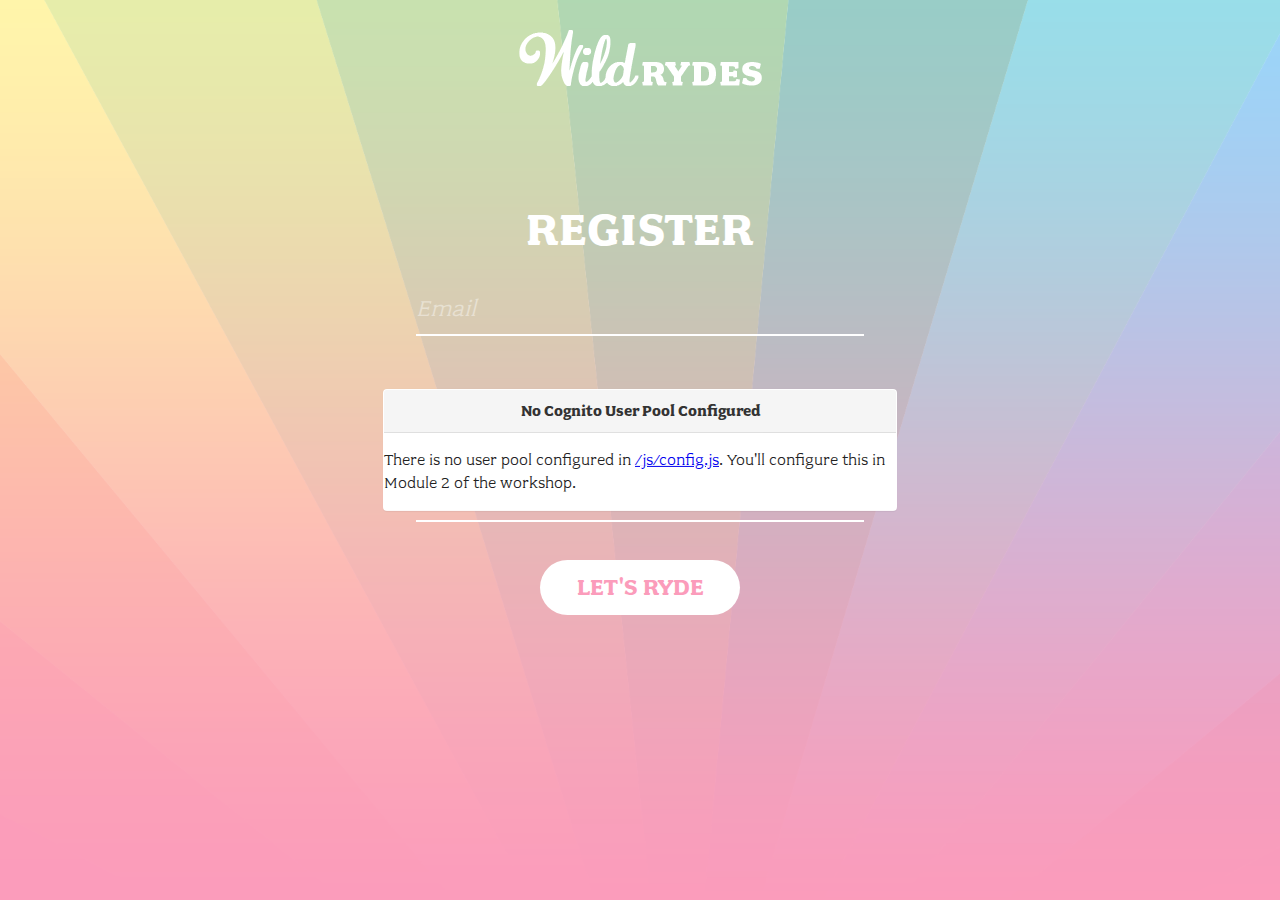
==== register.html @ e61bdf6a "Initial website code ..." ====
<!DOCTYPE html>
<!--[if lt IE 7]>      <html class="no-js lt-ie9 lt-ie8 lt-ie7"> <![endif]-->
<!--[if IE 7]>         <html class="no-js lt-ie9 lt-ie8"> <![endif]-->
<!--[if IE 8]>         <html class="no-js lt-ie9"> <![endif]-->
<!--[if gt IE 8]><!--> <html class="no-js"> <!--<![endif]-->
    <head>
        <meta charset="utf-8">
        <meta http-equiv="X-UA-Compatible" content="IE=edge,chrome=1">
        <title></title>
        <meta name="description" content="">
        <meta name="viewport" content="width=device-width">

        <!-- Place favicon.ico and apple-touch-icon.png in the root directory -->

        <link rel="stylesheet" href="css/font.css">
        <link rel="stylesheet" href="css/normalize.css">
        <link rel="stylesheet" href="css/index.css">
        <link rel="stylesheet" href="css/message.css">
    </head>
    <body>
        <!--[if lt IE 7]>
            <p class="chromeframe">You are using an <strong>outdated</strong> browser. Please <a href="http://browsehappy.com/">upgrade your browser</a> or <a href="http://www.google.com/chromeframe/?redirect=true">activate Google Chrome Frame</a> to improve your experience.</p>
        <![endif]-->

        <div id="noCognitoMessage" class="configMessage" style="display: none;">
            <div class="backdrop"></div>
            <div class="panel panel-default">
                <div class="panel-heading">
                    <h3 class="panel-title">No Cognito User Pool Configured</h3>
                </div>
                <div class="panel-body">
                    <p>There is no user pool configured in <a href="/js/config.js">/js/config.js</a>. You'll configure this in Module 2 of the workshop.</p>
                </div>
            </div>
        </div>

        <header>
          <img src="images/logo.png">
        </header>

        <section class="form-wrap">
            <h1>Register</h1>
            <form id="registrationForm">
              <input type="email" id="emailInputRegister" placeholder="Email" pattern=".*" required>
              <input type="password" id="passwordInputRegister" placeholder="Password" pattern=".*" required>
              <input type="password" id="password2InputRegister" placeholder="Confirm Password" pattern=".*" required>

              <input type="submit" value="Let's Ryde">
            </form>
        </section>

        <script src="js/vendor/jquery-3.1.0.js"></script>
        <script src="js/vendor/bootstrap.min.js"></script>
        <script src="js/vendor/aws-cognito-sdk.min.js"></script>
        <script src="js/vendor/amazon-cognito-identity.min.js"></script>
        <script src="js/config.js"></script>
        <script src="js/cognito-auth.js"></script>
    </body>
</html>
---- css/font.css ----
@font-face {
    font-family: "fairplex-wide";
    font-style: normal;
    font-weight: 400;
    src: url("../fonts/fairplex-wide-n4.woff") format("woff2");
}
@font-face {
    font-family: "fairplex-wide";
    font-style: normal;
    font-weight: 700;
    src: url("../fonts/fairplex-wide-n7.woff") format("woff2");
}
---- css/index.css ----
/*
 * HTML5 Boilerplate
 *
 * What follows is the result of much research on cross-browser styling.
 * Credit left inline and big thanks to Nicolas Gallagher, Jonathan Neal,
 * Kroc Camen, and the H5BP dev community and team.
 */

/* ==========================================================================
   Base styles: opinionated defaults
   ========================================================================== */

html,
button,
input,
select,
textarea {
    color: #222;
}

body {
    font-size: 1em;
    line-height: 1.4;
}

/*
 * Remove text-shadow in selection highlight: h5bp.com/i
 * These selection declarations have to be separate.
 * Customize the background color to match your design.
 */

::-moz-selection {
    background: #b3d4fc;
    text-shadow: none;
}

::selection {
    background: #b3d4fc;
    text-shadow: none;
}

/*
 * A better looking default horizontal rule
 */

hr {
    display: block;
    height: 1px;
    border: 0;
    border-top: 1px solid #ccc;
    margin: 1em 0;
    padding: 0;
}

/*
 * Remove the gap between images and the bottom of their containers: h5bp.com/i/440
 */

img {
    vertical-align: middle;
}

/*
 * Remove default fieldset styles.
 */

fieldset {
    border: 0;
    margin: 0;
    padding: 0;
}

/*
 * Allow only vertical resizing of textareas.
 */

textarea {
    resize: vertical;
}

/* ==========================================================================
   Chrome Frame prompt
   ========================================================================== */

.chromeframe {
    margin: 0.2em 0;
    background: #ccc;
    color: #000;
    padding: 0.2em 0;
}

/* ==========================================================================
   Author's custom styles
   ========================================================================== */







/* Generic */

body{
  width: 100vw;
  height: 100vh;

  background-image: url(../images/background.png);
  background-size: cover;
  background-repeat: no-repeat;
  background-position: center bottom;

  font-family: "fairplex-wide";
  -webkit-font-smoothing: antialiased;
  -moz-osx-font-smoothing: grayscale;
}





/* Logo */


header{
  width: 100vw;
  padding: 30px 0 100px;
}

header img{
  margin: 0 auto;
  display: block;
}

@media screen and (max-width: 600px) {
  header{
    padding: 30px 0 0;
  }

  header img{
    width: 35%;
  }
}





/* Forms */

.form-wrap{
    width: 35%;
    margin: 0 auto;
}

.left-form{
  width: 47.5%;

  float: left;
}

.right-form{
  width: 47.5%;

  float: right;
}


@media screen and (max-width: 1200px) {
  .form-wrap{
    width: 90%;
  }
}


@media screen and (max-width: 600px) {
  .form-wrap{
    width: 90%;
  }

  .left-form{
    width: 100%;
  }

  .right-form{
    width: 100%;
  }
}


input[type=text], input[type=password], input[type=email] {
    width: 100%;
    padding: 12px 0;
    margin: 10px 0 30px;
    display: inline-block;
    border: none;
    border-bottom: 2px solid white;
    box-sizing: border-box;
    background: transparent;
    outline: none;

    font-family: "fairplex-wide";
    font-size: 24px;
    opacity: 1;
    color: white;
    font-weight: 400;

    -webkit-transition: border-bottom 0.4s ease-in-out;
    transition: border-bottom 0.4s ease-in-out;
}

input[type=text]:focus, input[type=password]:focus {
    border-bottom: 2px solid black;
}


input[type=text]:valid, input[type=password]:valid {
    border-bottom: 2px solid #f50856;
} /* This is a quick fix to get an authorization / valid entry state without using JS */

input[type=submit] {
    width: 200px;
    background-color: white;
    color: #f50856;
    padding: 14px 20px;
    margin: 8px auto 30px;
    border: none;
    border-radius: 40px;
    cursor: pointer;
    display: block;

    font-family: "fairplex-wide";
    font-size: 24px;
    opacity: 1;
    font-weight: 700;
    text-transform: uppercase;

    -webkit-transition: background-color 0.2s ease-in-out;
    transition: background-color 0.2s ease-in-out;
}

input[type=submit]:hover {
    background-color: #dddddd;
    color: #bb0642;
}


::-webkit-input-placeholder { /* Chrome */
  color: white;
  font-style: italic;
  opacity: .4;

  font-family: "fairplex-wide";
  color: white;
  font-weight: 400;
}
:-ms-input-placeholder { /* IE 10+ */
  color: white;
  font-style: italic;
  opacity: .4;
}
::-moz-placeholder { /* Firefox 19+ */
  color: white;
  opacity: .4;
  font-style: italic;
}
:-moz-placeholder { /* Firefox 4 - 18 */
  color: white;
  opacity: .4;
  font-style: italic;
}





/* Typography */

h1{
  color: white;
  font-size: 48px;
  font-weight: 700;
  letter-spacing: 1px;
  text-transform: uppercase;
  text-align: center;
  margin: 10px 0;
}


@media screen and (max-width: 1200px) {
  h1{
    margin: 60px 0 0;
    font-size: 35px;
  }
}
























/* ==========================================================================
   Helper classes
   ========================================================================== */

/*
 * Image replacement
 */

.ir {
    background-color: transparent;
    border: 0;
    overflow: hidden;
    /* IE 6/7 fallback */
    *text-indent: -9999px;
}

.ir:before {
    content: "";
    display: block;
    width: 0;
    height: 150%;
}

/*
 * Hide from both screenreaders and browsers: h5bp.com/u
 */

.hidden {
    display: none !important;
    visibility: hidden;
}

/*
 * Hide only visually, but have it available for screenreaders: h5bp.com/v
 */

.visuallyhidden {
    border: 0;
    clip: rect(0 0 0 0);
    height: 1px;
    margin: -1px;
    overflow: hidden;
    padding: 0;
    position: absolute;
    width: 1px;
}

/*
 * Extends the .visuallyhidden class to allow the element to be focusable
 * when navigated to via the keyboard: h5bp.com/p
 */

.visuallyhidden.focusable:active,
.visuallyhidden.focusable:focus {
    clip: auto;
    height: auto;
    margin: 0;
    overflow: visible;
    position: static;
    width: auto;
}

/*
 * Hide visually and from screenreaders, but maintain layout
 */

.invisible {
    visibility: hidden;
}

/*
 * Clearfix: contain floats
 *
 * For modern browsers
 * 1. The space content is one way to avoid an Opera bug when the
 *    `contenteditable` attribute is included anywhere else in the document.
 *    Otherwise it causes space to appear at the top and bottom of elements
 *    that receive the `clearfix` class.
 * 2. The use of `table` rather than `block` is only necessary if using
 *    `:before` to contain the top-margins of child elements.
 */

.clearfix:before,
.clearfix:after {
    content: " "; /* 1 */
    display: table; /* 2 */
}

.clearfix:after {
    clear: both;
}

/*
 * For IE 6/7 only
 * Include this rule to trigger hasLayout and contain floats.
 */

.clearfix {
    *zoom: 1;
}

/* ==========================================================================
   EXAMPLE Media Queries for Responsive Design.
   Theses examples override the primary ('mobile first') styles.
   Modify as content requires.
   ========================================================================== */

@media only screen and (min-width: 35em) {
    /* Style adjustments for viewports that meet the condition */
}

@media print,
       (-o-min-device-pixel-ratio: 5/4),
       (-webkit-min-device-pixel-ratio: 1.25),
       (min-resolution: 120dpi) {
    /* Style adjustments for high resolution devices */
}

/* ==========================================================================
   Print styles.
   Inlined to avoid required HTTP connection: h5bp.com/r
   ========================================================================== */

@media print {
    * {
        background: transparent !important;
        color: #000 !important; /* Black prints faster: h5bp.com/s */
        box-shadow: none !important;
        text-shadow: none !important;
    }

    a,
    a:visited {
        text-decoration: underline;
    }

    a[href]:after {
        content: " (" attr(href) ")";
    }

    abbr[title]:after {
        content: " (" attr(title) ")";
    }

    /*
     * Don't show links for images, or javascript/internal links
     */

    .ir a:after,
    a[href^="javascript:"]:after,
    a[href^="#"]:after {
        content: "";
    }

    pre,
    blockquote {
        border: 1px solid #999;
        page-break-inside: avoid;
    }

    thead {
        display: table-header-group; /* h5bp.com/t */
    }

    tr,
    img {
        page-break-inside: avoid;
    }

    img {
        max-width: 100% !important;
    }

    @page {
        margin: 0.5cm;
    }

    p,
    h2,
    h3 {
        orphans: 3;
        widows: 3;
    }

    h2,
    h3 {
        page-break-after: avoid;
    }
}
---- css/message.css ----
.panel-default {
    border-color: #dddddd;
}
.panel {
    background-color: #ffffff;
    border: 1px solid rgba(0, 0, 0, 0);
    border-radius: 4px;
    box-shadow: 0 1px 1px rgba(0, 0, 0, 0.05);
}

.panel-default > .panel-heading {
    background-color: #f5f5f5;
    border-color: #dddddd;
    color: #333333;
}
.panel-heading {
    border-bottom: 1px solid rgba(0, 0, 0, 0);
    border-top-left-radius: 3px;
    border-top-right-radius: 3px;
    padding: 10px 15px;
}

.panel-title {
    color: inherit;
    font-size: 16px;
    margin-bottom: 0;
    margin-top: 0;
}

.configMessage {
    width: 100%;
    height: 100%;
    text-align: center;
    background: transparent;
    position: absolute;
    z-index: 2000;
}

.configMessage .panel {
    margin: auto;
    width: 40%;
    top: 50%;
    position: relative;
    transform: translateY(-50%);
    -ms-transform: translateY(-50%);
    -moz-transform: translateY(-50%);
    -webkit-transform: translateY(-50%);
    -o-transform: translateY(-50%);
    z-index: 100;
}

.configMessage .panel-body {
    text-align: left;
}

.configMessage .backdrop {
    position: absolute;
    width: 100%;
    height: 100%;
    background: #fff;
    opacity: 0.6;
    z-index: 50;
}
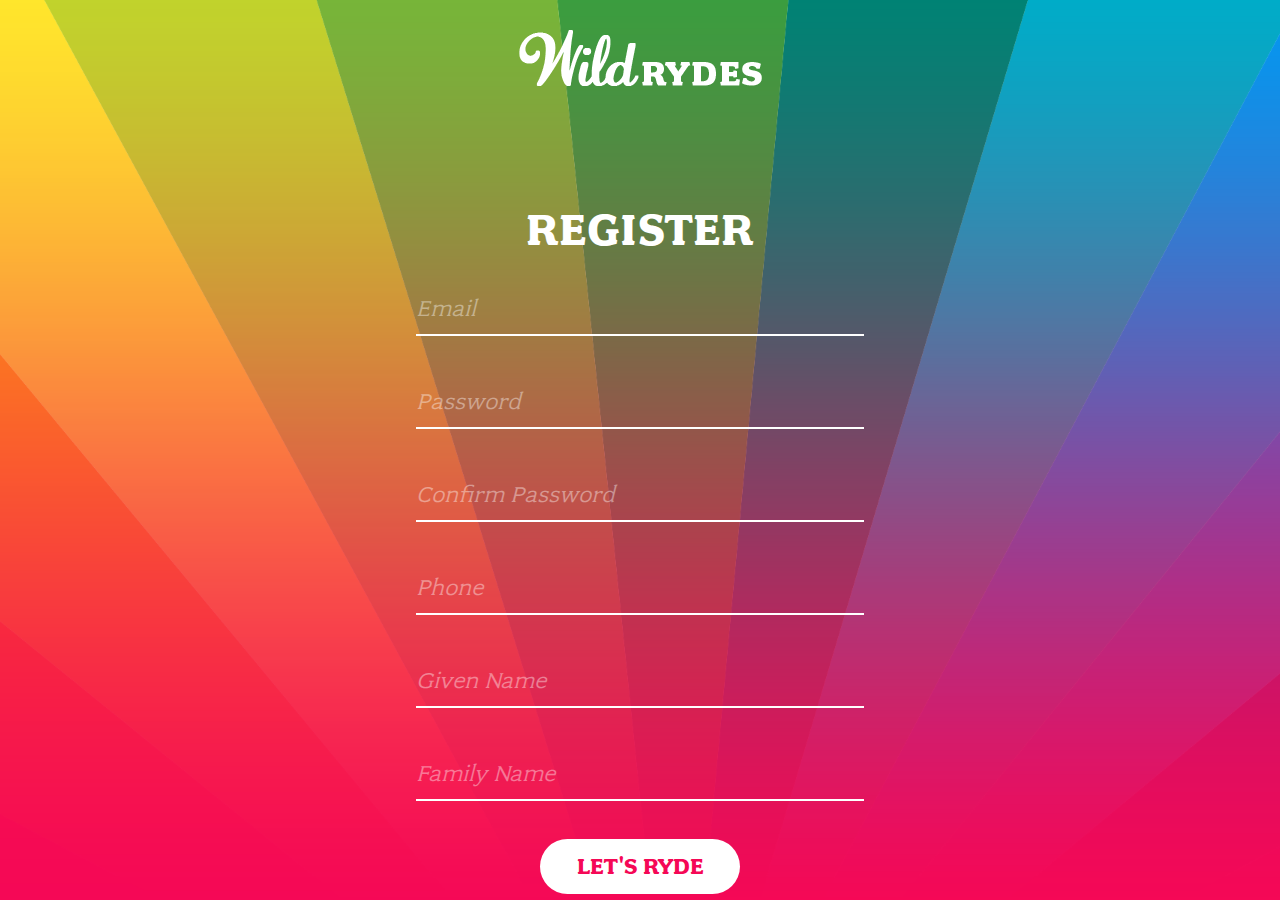
==== commit d33d4515: "Include other user attributes" ====
--- a/register.html
+++ b/register.html
@@ -44,7 +44,9 @@
               <input type="email" id="emailInputRegister" placeholder="Email" pattern=".*" required>
               <input type="password" id="passwordInputRegister" placeholder="Password" pattern=".*" required>
               <input type="password" id="password2InputRegister" placeholder="Confirm Password" pattern=".*" required>
-
+              <input type="text" id="phoneInputRegister" placeholder="Phone" pattern=".*" required>
+              <input type="text" id="givenNameInputRegister" placeholder="Given Name" pattern=".*" required>
+              <input type="text" id="familyNameInputRegister" placeholder="Family Name" pattern=".*" required>
               <input type="submit" value="Let's Ryde">
             </form>
         </section>
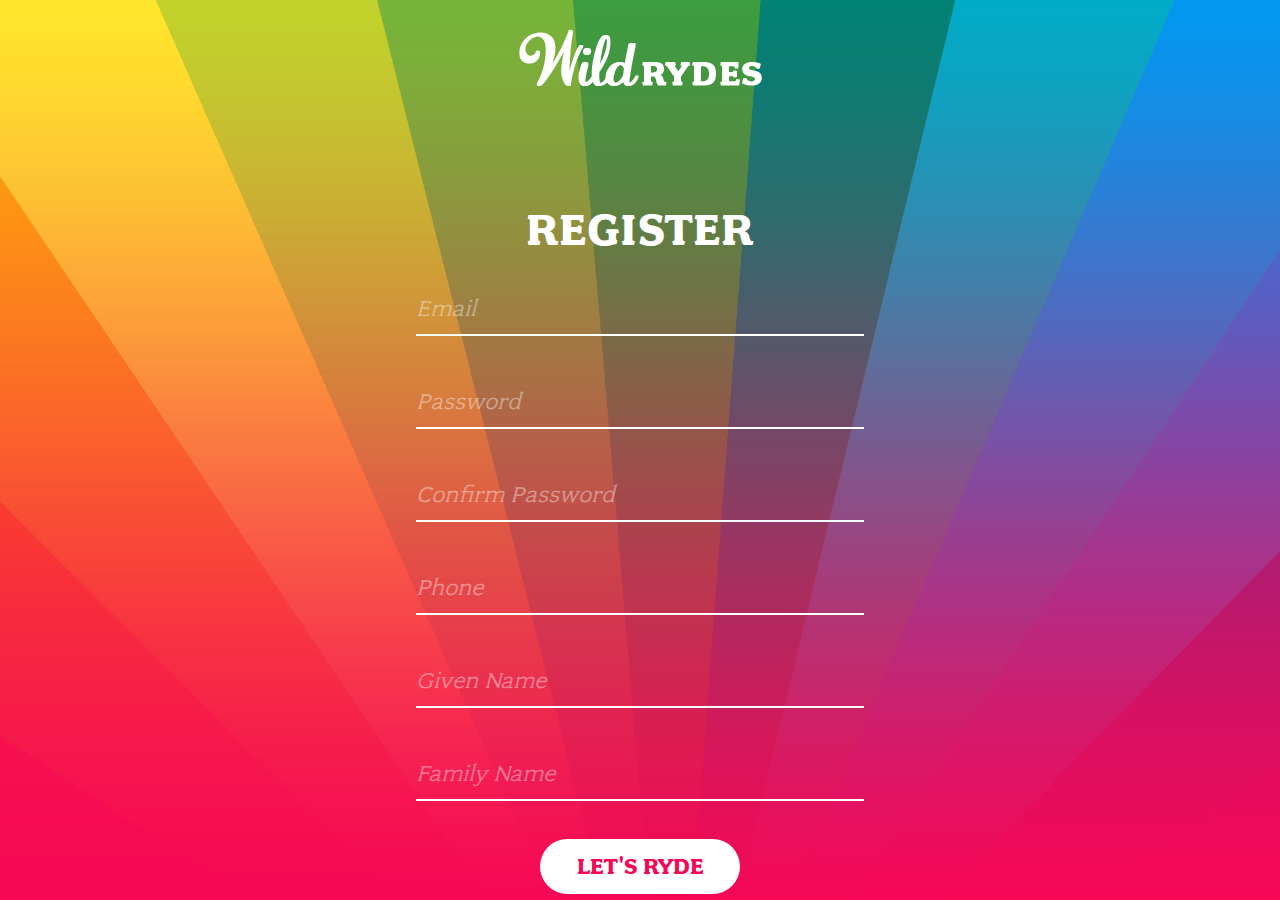
==== commit 3986860e: "fix: input fields not shown due to background 1.1" ====
--- a/register.html
+++ b/register.html
@@ -16,6 +16,7 @@
         <link rel="stylesheet" href="css/normalize.css">
         <link rel="stylesheet" href="css/index.css">
         <link rel="stylesheet" href="css/message.css">
+        <link rel="stylesheet" href="css/ride.css">
     </head>
     <body>
         <!--[if lt IE 7]>
--- a/css/ride.css
+++ b/css/ride.css
@@ -0,0 +1,62 @@
+html, body, #main, #map {
+    padding: 0;
+    margin: 0;
+    height: 100%;
+    width: 100%;
+}
+
+body {
+    background-color: chocolate;
+    background-size: 100% 100%;
+}
+
+.info {
+    position: absolute;
+    right: 10px;
+    top: 10px;
+    z-index: 100;
+    width: 275px;
+    background: transparent;
+}
+
+.info .panel-body {
+    background: transparent;
+}
+
+#request {
+    position: relative;
+    background: #fcc1d4 none repeat scroll 0 0;
+    color: #000;
+    border-color: #000;
+    border-radius: 5px;
+    text-align: center;
+    width: 135px;
+}
+
+#request:disabled {
+    color: #999;
+    border-color: #999;
+}
+
+#accountLink {
+    background: inherit;
+}
+
+#updates {
+    list-style: none;
+    margin-top: 5px;
+    padding: 0;
+}
+
+#updates li {
+    margin: 3px 0;
+    border: 1px solid #ccc;
+    border-radius: 5px;
+    background-color: #f7f7f7;
+    padding: 5px;
+}
+
+.authToken {
+    word-wrap: break-word;
+    width: 100%;
+}
